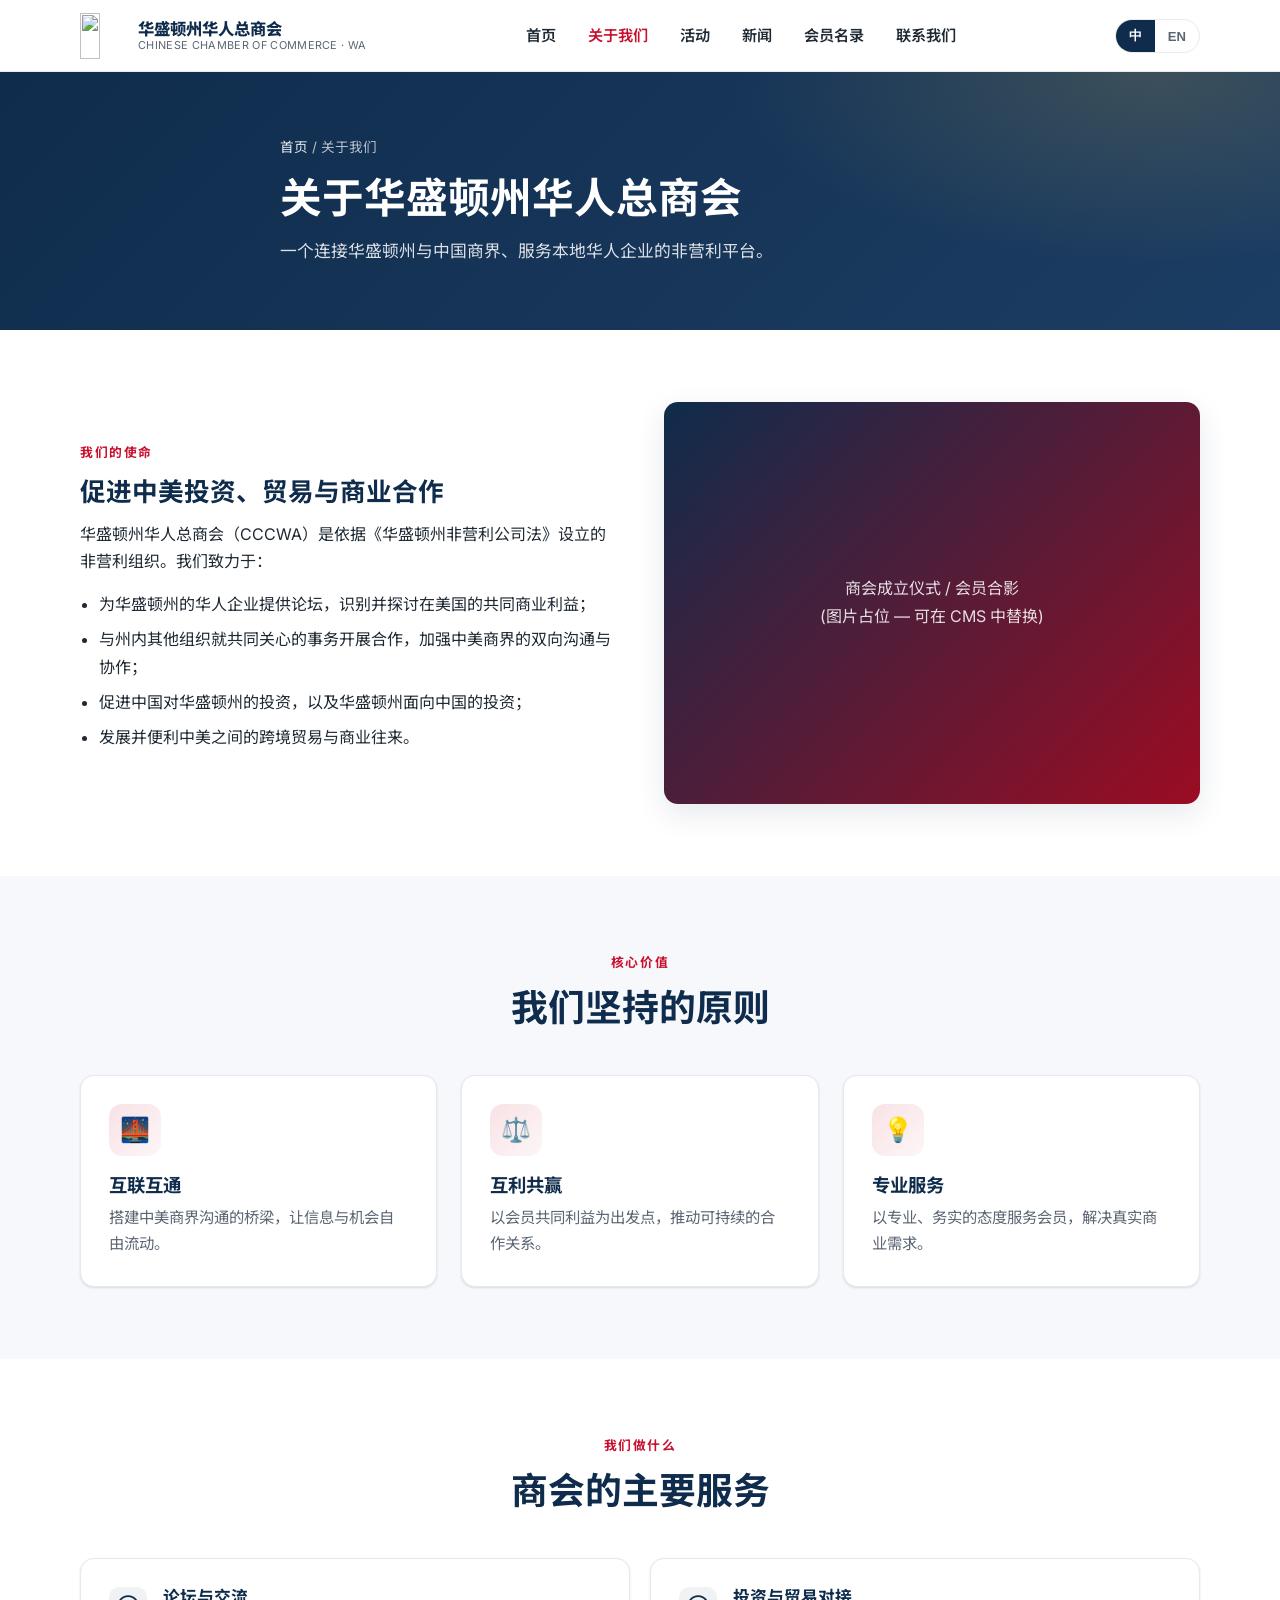
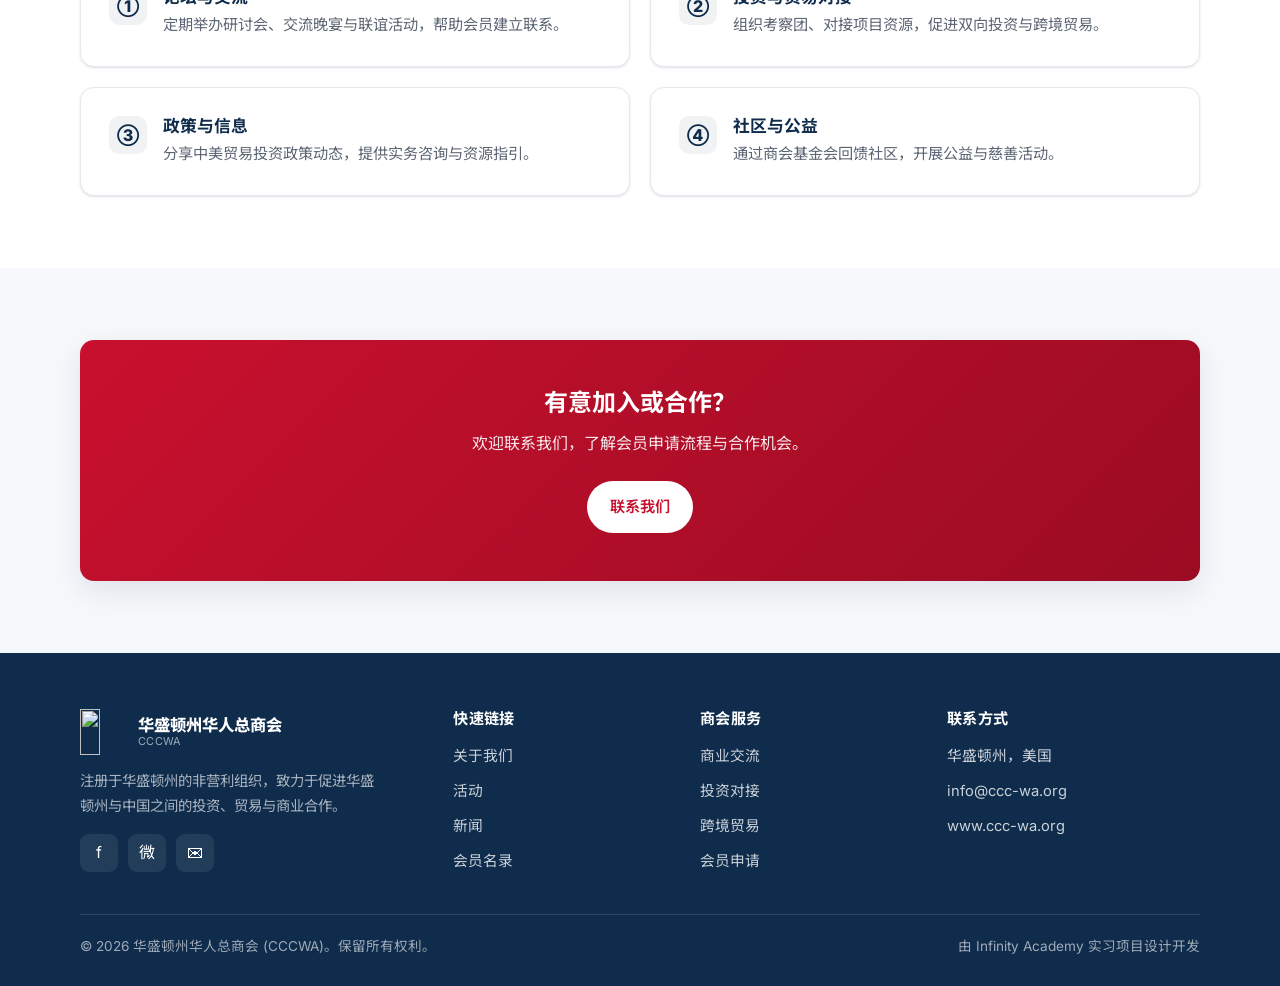
==== about.html @ ab0d9d6a "Initial commit: CCCWA bilingual website with Decap CMS Co-Authored-By: Claude Opus 4.8 <noreply@anth" ====
<!DOCTYPE html>
<html lang="zh-CN" data-lang="zh">
<head>
  <meta charset="UTF-8">
  <meta name="viewport" content="width=device-width, initial-scale=1">
  <title>关于我们 | 华盛顿州华人总商会 CCCWA</title>
  <meta name="description" content="了解华盛顿州华人总商会（CCCWA）的使命、宗旨与服务：促进华盛顿州与中国之间的投资、贸易与商业合作。">
  <link rel="icon" href="assets/favicon.svg" type="image/svg+xml">
  <link rel="preconnect" href="https://fonts.googleapis.com">
  <link rel="preconnect" href="https://fonts.gstatic.com" crossorigin>
  <link href="https://fonts.googleapis.com/css2?family=Inter:wght@400;600;700;800&family=Noto+Sans+SC:wght@400;500;700;800&display=swap" rel="stylesheet">
  <link rel="stylesheet" href="css/styles.css">
</head>
<body>
  <header class="site-header">
    <div class="container nav">
      <a class="brand" href="index.html" aria-label="CCCWA Home">
        <img src="https://www.ccc-wa.org/uploads/2/5/5/3/25533632/published/cccwalogo1.png?1501133003" alt="" width="42" height="42">
        <span class="brand__text"><span class="brand__zh">华盛顿州华人总商会</span><span class="brand__en">Chinese Chamber of Commerce · WA</span></span>
      </a>
      <nav aria-label="Primary">
        <ul class="nav__links" id="navLinks">
          <li><a href="index.html"><span data-zh>首页</span><span data-en>Home</span></a></li>
          <li><a href="about.html"><span data-zh>关于我们</span><span data-en>About</span></a></li>
          <li><a href="events.html"><span data-zh>活动</span><span data-en>Events</span></a></li>
          <li><a href="news.html"><span data-zh>新闻</span><span data-en>News</span></a></li>
          <li><a href="directory.html"><span data-zh>会员名录</span><span data-en>Members</span></a></li>
          <li><a href="contact.html"><span data-zh>联系我们</span><span data-en>Contact</span></a></li>
        </ul>
      </nav>
      <div class="nav__right">
        <div class="lang-toggle" role="group" aria-label="Language">
          <button data-lang-btn="zh" aria-pressed="true">中</button>
          <button data-lang-btn="en" aria-pressed="false">EN</button>
        </div>
        <button class="nav__toggle" aria-label="Menu" aria-controls="navLinks" aria-expanded="false"><span></span></button>
      </div>
    </div>
  </header>

  <main>
    <section class="page-hero">
      <div class="container page-hero__inner">
        <div class="breadcrumb"><a href="index.html"><span data-zh>首页</span><span data-en>Home</span></a> / <span data-zh>关于我们</span><span data-en>About</span></div>
        <h1><span data-zh>关于华盛顿州华人总商会</span><span data-en>About CCCWA</span></h1>
        <p><span data-zh>一个连接华盛顿州与中国商界、服务本地华人企业的非营利平台。</span><span data-en>A nonprofit platform connecting the Washington and China business communities and serving local Chinese enterprises.</span></p>
      </div>
    </section>

    <!-- Mission -->
    <section class="section">
      <div class="container split">
        <div class="reveal prose">
          <span class="section__eyebrow"><span data-zh>我们的使命</span><span data-en>Our Mission</span></span>
          <h2><span data-zh>促进中美投资、贸易与商业合作</span><span data-en>Advancing US-China Investment &amp; Trade</span></h2>
          <p><span data-zh>华盛顿州华人总商会（CCCWA）是依据《华盛顿州非营利公司法》设立的非营利组织。我们致力于：</span><span data-en>The Chinese Chamber of Commerce in Washington State (CCCWA) is a nonprofit corporation established under the Washington Nonprofit Corporation Act. We are committed to:</span></p>
          <ul>
            <li><span data-zh>为华盛顿州的华人企业提供论坛，识别并探讨在美国的共同商业利益；</span><span data-en>Providing forums for Chinese businesses in Washington to identify and discuss common commercial interests in the United States;</span></li>
            <li><span data-zh>与州内其他组织就共同关心的事务开展合作，加强中美商界的双向沟通与协作；</span><span data-en>Working with other Washington organizations on matters of mutual interest, enhancing bilateral communication and collaboration between Chinese and American business communities;</span></li>
            <li><span data-zh>促进中国对华盛顿州的投资，以及华盛顿州面向中国的投资；</span><span data-en>Promoting Chinese investment into, and China-bound investment from, the State of Washington;</span></li>
            <li><span data-zh>发展并便利中美之间的跨境贸易与商业往来。</span><span data-en>Developing and facilitating USA-China cross-border trade and commerce.</span></li>
          </ul>
        </div>
        <div class="split__media reveal">
          <div class="media-ph"><span data-zh>商会成立仪式 / 会员合影<br>(图片占位 — 可在 CMS 中替换)</span><span data-en>Chamber group photo<br>(placeholder — replace via CMS)</span></div>
        </div>
      </div>
    </section>

    <!-- Values -->
    <section class="section section--alt">
      <div class="container">
        <div class="section__head reveal">
          <span class="section__eyebrow"><span data-zh>核心价值</span><span data-en>Core Values</span></span>
          <h2 class="section__title"><span data-zh>我们坚持的原则</span><span data-en>The Principles We Stand For</span></h2>
        </div>
        <div class="grid grid--3">
          <article class="card reveal"><div class="card__icon">🌉</div><h3><span data-zh>互联互通</span><span data-en>Connection</span></h3><p><span data-zh>搭建中美商界沟通的桥梁，让信息与机会自由流动。</span><span data-en>Building bridges so information and opportunity flow freely between the two business communities.</span></p></article>
          <article class="card reveal"><div class="card__icon">⚖️</div><h3><span data-zh>互利共赢</span><span data-en>Mutual Benefit</span></h3><p><span data-zh>以会员共同利益为出发点，推动可持续的合作关系。</span><span data-en>Putting members' shared interests first to foster sustainable partnerships.</span></p></article>
          <article class="card reveal"><div class="card__icon">💡</div><h3><span data-zh>专业服务</span><span data-en>Professionalism</span></h3><p><span data-zh>以专业、务实的态度服务会员，解决真实商业需求。</span><span data-en>Serving members professionally and pragmatically to meet real business needs.</span></p></article>
        </div>
      </div>
    </section>

    <!-- What we do -->
    <section class="section">
      <div class="container">
        <div class="section__head reveal">
          <span class="section__eyebrow"><span data-zh>我们做什么</span><span data-en>What We Do</span></span>
          <h2 class="section__title"><span data-zh>商会的主要服务</span><span data-en>Our Key Services</span></h2>
        </div>
        <div class="grid grid--2" style="gap:20px">
          <div class="feature card reveal"><div class="feature__bullet">①</div><div><h3><span data-zh>论坛与交流</span><span data-en>Forums &amp; Networking</span></h3><p><span data-zh>定期举办研讨会、交流晚宴与联谊活动，帮助会员建立联系。</span><span data-en>Regular seminars, galas and networking events to help members connect.</span></p></div></div>
          <div class="feature card reveal"><div class="feature__bullet">②</div><div><h3><span data-zh>投资与贸易对接</span><span data-en>Investment &amp; Trade Matchmaking</span></h3><p><span data-zh>组织考察团、对接项目资源，促进双向投资与跨境贸易。</span><span data-en>Delegations and project matchmaking to promote two-way investment and trade.</span></p></div></div>
          <div class="feature card reveal"><div class="feature__bullet">③</div><div><h3><span data-zh>政策与信息</span><span data-en>Policy &amp; Information</span></h3><p><span data-zh>分享中美贸易投资政策动态，提供实务咨询与资源指引。</span><span data-en>Sharing US-China policy updates and offering practical guidance.</span></p></div></div>
          <div class="feature card reveal"><div class="feature__bullet">④</div><div><h3><span data-zh>社区与公益</span><span data-en>Community &amp; Charity</span></h3><p><span data-zh>通过商会基金会回馈社区，开展公益与慈善活动。</span><span data-en>Giving back through the chamber foundation's community and charity work.</span></p></div></div>
        </div>
      </div>
    </section>

    <section class="section section--alt">
      <div class="container">
        <div class="cta-band reveal">
          <h2><span data-zh>有意加入或合作？</span><span data-en>Interested in Joining or Partnering?</span></h2>
          <p><span data-zh>欢迎联系我们，了解会员申请流程与合作机会。</span><span data-en>Get in touch to learn about membership and partnership opportunities.</span></p>
          <a class="btn btn--light" href="contact.html"><span data-zh>联系我们</span><span data-en>Contact Us</span></a>
        </div>
      </div>
    </section>
  </main>

  <footer class="site-footer">
    <div class="container">
      <div class="footer-grid">
        <div class="footer-brand">
          <a class="brand" href="index.html"><img src="https://www.ccc-wa.org/uploads/2/5/5/3/25533632/published/cccwalogo1.png?1501133003" alt="" width="42" height="42"><span class="brand__text"><span class="brand__zh">华盛顿州华人总商会</span><span class="brand__en">CCCWA</span></span></a>
          <p><span data-zh>注册于华盛顿州的非营利组织，致力于促进华盛顿州与中国之间的投资、贸易与商业合作。</span><span data-en>A Washington State nonprofit dedicated to promoting investment, trade and business cooperation between Washington and China.</span></p>
          <div class="social"><a href="https://www.facebook.com/cccwa.org/" target="_blank" rel="noopener" aria-label="Facebook">f</a><a href="contact.html" aria-label="WeChat">微</a><a href="mailto:info@ccc-wa.org" aria-label="Email">✉</a></div>
        </div>
        <div><h4><span data-zh>快速链接</span><span data-en>Quick Links</span></h4><ul class="footer-links"><li><a href="about.html"><span data-zh>关于我们</span><span data-en>About</span></a></li><li><a href="events.html"><span data-zh>活动</span><span data-en>Events</span></a></li><li><a href="news.html"><span data-zh>新闻</span><span data-en>News</span></a></li><li><a href="directory.html"><span data-zh>会员名录</span><span data-en>Members</span></a></li></ul></div>
        <div><h4><span data-zh>商会服务</span><span data-en>Services</span></h4><ul class="footer-links"><li><a href="about.html"><span data-zh>商业交流</span><span data-en>Networking</span></a></li><li><a href="about.html"><span data-zh>投资对接</span><span data-en>Investment</span></a></li><li><a href="about.html"><span data-zh>跨境贸易</span><span data-en>Trade</span></a></li><li><a href="contact.html"><span data-zh>会员申请</span><span data-en>Membership</span></a></li></ul></div>
        <div><h4><span data-zh>联系方式</span><span data-en>Contact</span></h4><ul class="footer-links"><li><span data-zh>华盛顿州，美国</span><span data-en>Washington State, USA</span></li><li><a href="mailto:info@ccc-wa.org">info@ccc-wa.org</a></li><li><a href="https://www.ccc-wa.org" target="_blank" rel="noopener">www.ccc-wa.org</a></li></ul></div>
      </div>
      <div class="footer-bottom">
        <span>© <span data-year>2026</span> <span data-zh>华盛顿州华人总商会 (CCCWA)。保留所有权利。</span><span data-en>Chinese Chamber of Commerce in Washington State (CCCWA). All rights reserved.</span></span>
        <span><span data-zh>由 Infinity Academy 实习项目设计开发</span><span data-en>Designed &amp; built via the Infinity Academy internship project</span></span>
      </div>
    </div>
  </footer>

  <script src="js/main.js"></script>
</body>
</html>
---- css/styles.css ----
/* =========================================================
   CCCWA · 华盛顿州华人总商会 — Design System
   Plain CSS, no build step. Mobile-first, responsive.
   ========================================================= */

:root {
  /* Brand palette */
  --red: #c8102e;
  --red-dark: #9b0c23;
  --navy: #0f2c4c;
  --navy-soft: #1c3d63;
  --gold: #c8a24b;
  --gold-soft: #f4c84a;

  /* Neutrals */
  --ink: #1f2933;
  --muted: #5b6573;
  --line: #e6e9ee;
  --bg: #ffffff;
  --bg-alt: #f6f8fb;
  --bg-dark: #0f2c4c;

  /* System */
  --radius: 14px;
  --radius-sm: 10px;
  --shadow-sm: 0 1px 3px rgba(15, 44, 76, .08), 0 1px 2px rgba(15, 44, 76, .06);
  --shadow-md: 0 10px 30px rgba(15, 44, 76, .10);
  --shadow-lg: 0 24px 60px rgba(15, 44, 76, .16);
  --maxw: 1160px;
  --header-h: 72px;
  --ease: cubic-bezier(.22, .61, .36, 1);
  --font: "Inter", "Noto Sans SC", -apple-system, BlinkMacSystemFont, "Segoe UI",
    "PingFang SC", "Microsoft YaHei", Roboto, Helvetica, Arial, sans-serif;
}

/* ---------- Reset ---------- */
*, *::before, *::after { box-sizing: border-box; }
html { scroll-behavior: smooth; -webkit-text-size-adjust: 100%; }
body {
  margin: 0;
  font-family: var(--font);
  color: var(--ink);
  background: var(--bg);
  line-height: 1.7;
  font-size: 16px;
  -webkit-font-smoothing: antialiased;
  text-rendering: optimizeLegibility;
}
img { max-width: 100%; display: block; }
a { color: var(--red); text-decoration: none; transition: color .2s var(--ease); }
a:hover { color: var(--red-dark); }
h1, h2, h3, h4 { line-height: 1.25; color: var(--navy); font-weight: 700; margin: 0 0 .5em; }
p { margin: 0 0 1rem; }
ul { margin: 0; padding: 0; }
:focus-visible { outline: 3px solid var(--gold); outline-offset: 2px; border-radius: 4px; }

/* ---------- Layout helpers ---------- */
.container { width: 100%; max-width: var(--maxw); margin: 0 auto; padding: 0 20px; }
.section { padding: 72px 0; }
.section--alt { background: var(--bg-alt); }
.section__head { max-width: 720px; margin: 0 auto 44px; text-align: center; }
.section__eyebrow {
  display: inline-block; font-size: .8rem; font-weight: 700; letter-spacing: .12em;
  text-transform: uppercase; color: var(--red); margin-bottom: 12px;
}
.section__title { font-size: clamp(1.6rem, 3.2vw, 2.3rem); }
.section__lead { color: var(--muted); font-size: 1.05rem; margin: 0; }
.text-center { text-align: center; }

/* ---------- Buttons ---------- */
.btn {
  display: inline-flex; align-items: center; gap: 8px;
  padding: 12px 22px; border-radius: 999px; font-weight: 600; font-size: .95rem;
  border: 1.5px solid transparent; cursor: pointer; transition: all .2s var(--ease);
  white-space: nowrap;
}
.btn--primary { background: var(--red); color: #fff; }
.btn--primary:hover { background: var(--red-dark); color: #fff; transform: translateY(-2px); box-shadow: var(--shadow-md); }
.btn--ghost { background: transparent; color: var(--navy); border-color: var(--line); }
.btn--ghost:hover { border-color: var(--navy); color: var(--navy); }
.btn--light { background: #fff; color: var(--red); }
.btn--light:hover { color: var(--red-dark); transform: translateY(-2px); box-shadow: var(--shadow-md); }
.btn--outline-light { background: transparent; color: #fff; border-color: rgba(255,255,255,.6); }
.btn--outline-light:hover { background: rgba(255,255,255,.12); color: #fff; }

/* ---------- Header / Nav ---------- */
.site-header {
  position: sticky; top: 0; z-index: 100; background: rgba(255,255,255,.92);
  backdrop-filter: saturate(160%) blur(10px);
  border-bottom: 1px solid var(--line); height: var(--header-h);
}
.nav { display: flex; align-items: center; justify-content: space-between; height: var(--header-h); }
.brand { display: flex; align-items: center; gap: 12px; color: var(--navy); }
.brand img { height: 46px; width: auto; max-width: 220px; object-fit: contain; }
.brand__text { display: flex; flex-direction: column; line-height: 1.15; }
.brand__zh { font-weight: 800; font-size: 1.02rem; color: var(--navy); }
.brand__en { font-size: .68rem; color: var(--muted); letter-spacing: .03em; text-transform: uppercase; }

.nav__links { display: flex; align-items: center; gap: 4px; list-style: none; }
.nav__links a {
  display: block; padding: 10px 14px; color: var(--ink); font-weight: 600; font-size: .95rem;
  border-radius: 8px;
}
.nav__links a:hover { color: var(--red); background: var(--bg-alt); }
.nav__links a.is-active { color: var(--red); }

.nav__right { display: flex; align-items: center; gap: 12px; }
.lang-toggle {
  display: inline-flex; border: 1.5px solid var(--line); border-radius: 999px; overflow: hidden;
  background: #fff;
}
.lang-toggle button {
  border: 0; background: transparent; padding: 7px 13px; font-weight: 700; font-size: .82rem;
  color: var(--muted); cursor: pointer; transition: all .2s var(--ease);
}
.lang-toggle button.is-active { background: var(--navy); color: #fff; }

.nav__toggle {
  display: none; width: 44px; height: 44px; border: 0; background: transparent; cursor: pointer;
  align-items: center; justify-content: center; border-radius: 8px;
}
.nav__toggle span, .nav__toggle span::before, .nav__toggle span::after {
  content: ""; display: block; width: 22px; height: 2px; background: var(--navy); border-radius: 2px;
  transition: transform .25s var(--ease), opacity .2s var(--ease); position: relative;
}
.nav__toggle span::before { position: absolute; top: -7px; }
.nav__toggle span::after { position: absolute; top: 7px; }
.nav__toggle[aria-expanded="true"] span { background: transparent; }
.nav__toggle[aria-expanded="true"] span::before { transform: translateY(7px) rotate(45deg); }
.nav__toggle[aria-expanded="true"] span::after { transform: translateY(-7px) rotate(-45deg); }

/* ---------- Hero ---------- */
.hero {
  position: relative; color: #fff; overflow: hidden;
  background: linear-gradient(135deg, var(--navy) 0%, var(--navy-soft) 55%, var(--red-dark) 140%);
}
/* Hero with the chamber's original background photo + dark overlay for legibility */
.hero--photo {
  background-image:
    linear-gradient(135deg, rgba(15,44,76,.90) 0%, rgba(28,61,99,.74) 55%, rgba(155,12,35,.80) 140%),
    url("https://www.ccc-wa.org/uploads/2/5/5/3/25533632/background-images/897161246.jpg");
  background-size: cover;
  background-position: center;
}
.hero::after {
  content: ""; position: absolute; inset: 0; pointer-events: none;
  background:
    radial-gradient(800px 400px at 85% -10%, rgba(244,200,74,.18), transparent 60%),
    radial-gradient(600px 300px at 0% 110%, rgba(200,16,46,.30), transparent 60%);
}
.hero__inner { position: relative; z-index: 1; padding: 96px 0 104px; max-width: 760px; }
.hero__badge {
  display: inline-flex; align-items: center; gap: 8px; padding: 6px 14px; border-radius: 999px;
  background: rgba(255,255,255,.12); border: 1px solid rgba(255,255,255,.22);
  font-size: .82rem; font-weight: 600; margin-bottom: 22px;
}
.hero h1 { color: #fff; font-size: clamp(2rem, 5vw, 3.3rem); margin-bottom: 18px; letter-spacing: -.01em; }
.hero__lead { font-size: clamp(1.05rem, 2vw, 1.25rem); color: rgba(255,255,255,.88); margin-bottom: 32px; max-width: 620px; }
.hero__actions { display: flex; flex-wrap: wrap; gap: 14px; }
.hero__stats {
  position: relative; z-index: 1; display: grid; grid-template-columns: repeat(4, 1fr);
  gap: 16px; padding: 0 0 8px; margin-top: 8px;
  border-top: 1px solid rgba(255,255,255,.16);
}
.hero__stats .stat { padding-top: 26px; }
.stat__num { font-size: clamp(1.6rem, 3vw, 2.2rem); font-weight: 800; color: var(--gold-soft); }
.stat__label { font-size: .9rem; color: rgba(255,255,255,.82); }

/* ---------- Page header (interior) ---------- */
.page-hero {
  background: linear-gradient(135deg, var(--navy), var(--navy-soft));
  color: #fff; padding: 64px 0; position: relative; overflow: hidden;
}
.page-hero::after {
  content: ""; position: absolute; inset: 0;
  background: radial-gradient(700px 320px at 90% 0%, rgba(244,200,74,.16), transparent 60%);
}
.page-hero__inner { position: relative; z-index: 1; max-width: 760px; }
.page-hero h1 { color: #fff; font-size: clamp(1.8rem, 4vw, 2.6rem); margin-bottom: 12px; }
.page-hero p { color: rgba(255,255,255,.85); font-size: 1.05rem; margin: 0; }
.breadcrumb { font-size: .85rem; color: rgba(255,255,255,.7); margin-bottom: 14px; }
.breadcrumb a { color: rgba(255,255,255,.9); }

/* ---------- Cards / grids ---------- */
.grid { display: grid; gap: 24px; }
.grid--3 { grid-template-columns: repeat(3, 1fr); }
.grid--2 { grid-template-columns: repeat(2, 1fr); }
.grid--4 { grid-template-columns: repeat(4, 1fr); }

.card {
  background: #fff; border: 1px solid var(--line); border-radius: var(--radius);
  padding: 28px; box-shadow: var(--shadow-sm); transition: transform .25s var(--ease), box-shadow .25s var(--ease);
  height: 100%;
}
.card:hover { transform: translateY(-4px); box-shadow: var(--shadow-md); }
.card__icon {
  width: 52px; height: 52px; border-radius: 13px; display: grid; place-items: center;
  background: linear-gradient(135deg, rgba(200,16,46,.12), rgba(200,16,46,.04));
  color: var(--red); margin-bottom: 18px; font-size: 1.5rem;
}
.card h3 { font-size: 1.15rem; margin-bottom: 8px; }
.card p { color: var(--muted); margin: 0; font-size: .96rem; }

/* Value / mission list */
.feature { display: flex; gap: 16px; align-items: flex-start; }
.feature__bullet {
  flex: 0 0 auto; width: 38px; height: 38px; border-radius: 10px; display: grid; place-items: center;
  background: rgba(15,44,76,.06); color: var(--navy); font-weight: 800;
}
.feature h3 { font-size: 1.05rem; margin-bottom: 4px; }
.feature p { color: var(--muted); margin: 0; font-size: .95rem; }

/* ---------- News & Events cards ---------- */
.post-card {
  display: flex; flex-direction: column; background: #fff; border: 1px solid var(--line);
  border-radius: var(--radius); overflow: hidden; box-shadow: var(--shadow-sm);
  transition: transform .25s var(--ease), box-shadow .25s var(--ease); height: 100%;
}
.post-card:hover { transform: translateY(-4px); box-shadow: var(--shadow-md); }
.post-card__media { aspect-ratio: 16/9; background: var(--bg-alt); position: relative; overflow: hidden; }
.post-card__media img { width: 100%; height: 100%; object-fit: cover; }
.post-card__media--ph {
  display: grid; place-items: center;
  background: linear-gradient(135deg, var(--navy), var(--navy-soft)); color: var(--gold-soft); font-size: 2rem;
}
.post-card__body { padding: 22px; display: flex; flex-direction: column; flex: 1; }
.post-card__meta { display: flex; align-items: center; gap: 10px; font-size: .82rem; color: var(--muted); margin-bottom: 10px; }
.tag {
  display: inline-block; padding: 3px 10px; border-radius: 999px; font-size: .74rem; font-weight: 700;
  background: rgba(200,16,46,.10); color: var(--red);
}
.tag--gold { background: rgba(200,162,75,.16); color: #8a6d1f; }
.post-card h3 { font-size: 1.12rem; margin-bottom: 8px; }
.post-card__excerpt { color: var(--muted); font-size: .94rem; margin: 0 0 16px; flex: 1; }
.post-card__more { font-weight: 700; font-size: .9rem; }

.event-row {
  display: grid; grid-template-columns: 92px 1fr; gap: 20px; align-items: center;
  padding: 20px; border: 1px solid var(--line); border-radius: var(--radius); background: #fff;
  box-shadow: var(--shadow-sm); transition: box-shadow .2s var(--ease);
}
.event-row:hover { box-shadow: var(--shadow-md); }
.event-date {
  text-align: center; border-radius: var(--radius-sm); padding: 12px 6px; color: #fff;
  background: linear-gradient(135deg, var(--red), var(--red-dark)); line-height: 1.1;
}
.event-date .d { font-size: 1.6rem; font-weight: 800; }
.event-date .m { font-size: .78rem; text-transform: uppercase; letter-spacing: .05em; }
.event-info h3 { font-size: 1.1rem; margin-bottom: 6px; }
.event-info p { color: var(--muted); margin: 0; font-size: .92rem; }
.event-info .where { font-size: .85rem; color: var(--navy); font-weight: 600; margin-top: 6px; }

.empty-state { text-align: center; color: var(--muted); padding: 40px 0; }

/* ---------- Directory ---------- */
.member-grid { display: grid; grid-template-columns: repeat(auto-fill, minmax(220px, 1fr)); gap: 18px; }
.member {
  display: flex; align-items: center; gap: 14px; padding: 18px; border: 1px solid var(--line);
  border-radius: var(--radius-sm); background: #fff; box-shadow: var(--shadow-sm);
}
.member__logo {
  flex: 0 0 auto; width: 52px; height: 52px; border-radius: 10px; display: grid; place-items: center;
  font-weight: 800; color: #fff; font-size: 1.1rem;
  background: linear-gradient(135deg, var(--navy), var(--navy-soft));
}
.member__name { font-weight: 700; color: var(--navy); font-size: .98rem; }
.member__cat { font-size: .82rem; color: var(--muted); }

/* ---------- Split / about ---------- */
.split { display: grid; grid-template-columns: 1fr 1fr; gap: 48px; align-items: center; }
.split__media img { border-radius: var(--radius); box-shadow: var(--shadow-md); width: 100%; }
.media-ph {
  border-radius: var(--radius); aspect-ratio: 4/3; box-shadow: var(--shadow-md);
  background: linear-gradient(135deg, var(--navy), var(--red-dark)); display: grid; place-items: center;
  color: rgba(255,255,255,.85); font-size: 1rem; text-align: center; padding: 20px;
}
.prose h2 { font-size: 1.6rem; }
.prose h3 { font-size: 1.2rem; margin-top: 1.6em; }
.prose ul { padding-left: 1.2em; list-style: disc; margin: 0 0 1rem; }
.prose li { margin-bottom: .5em; color: var(--ink); }

/* ---------- CTA band ---------- */
.cta-band {
  background: linear-gradient(135deg, var(--red), var(--red-dark)); color: #fff; border-radius: var(--radius);
  padding: 48px; text-align: center; box-shadow: var(--shadow-md);
}
.cta-band h2 { color: #fff; }
.cta-band p { color: rgba(255,255,255,.9); max-width: 560px; margin: 0 auto 24px; }

/* ---------- Contact ---------- */
.contact-grid { display: grid; grid-template-columns: 1fr 1fr; gap: 40px; align-items: start; }
.info-list { list-style: none; display: grid; gap: 18px; }
.info-list li { display: flex; gap: 14px; align-items: flex-start; }
.info-list .ico {
  flex: 0 0 auto; width: 40px; height: 40px; border-radius: 10px; display: grid; place-items: center;
  background: rgba(15,44,76,.06); color: var(--navy); font-size: 1.1rem;
}
.info-list .label { font-size: .8rem; color: var(--muted); }
.info-list .value { font-weight: 600; color: var(--navy); }

.form { display: grid; gap: 16px; }
.field { display: grid; gap: 6px; }
.field label { font-size: .88rem; font-weight: 600; color: var(--navy); }
.field input, .field textarea, .field select {
  width: 100%; padding: 12px 14px; border: 1.5px solid var(--line); border-radius: 10px;
  font: inherit; color: var(--ink); background: #fff; transition: border-color .2s var(--ease);
}
.field input:focus, .field textarea:focus, .field select:focus { border-color: var(--navy); outline: none; }
.field textarea { resize: vertical; min-height: 120px; }
.form__note { font-size: .82rem; color: var(--muted); }

/* QR / wechat */
.qr-box { display: flex; gap: 16px; align-items: center; padding: 18px; border: 1px dashed var(--line); border-radius: var(--radius); background: var(--bg-alt); }
.qr-ph { width: 86px; height: 86px; border-radius: 10px; background: repeating-conic-gradient(#0f2c4c 0 25%, #fff 0 50%) 50%/16px 16px; flex: 0 0 auto; }

/* ---------- Footer ---------- */
.site-footer { background: var(--bg-dark); color: rgba(255,255,255,.8); padding: 56px 0 28px; }
.footer-grid { display: grid; grid-template-columns: 1.6fr 1fr 1fr 1.2fr; gap: 36px; }
.site-footer h4 { color: #fff; font-size: .95rem; margin-bottom: 16px; letter-spacing: .02em; }
.site-footer a { color: rgba(255,255,255,.78); }
.site-footer a:hover { color: var(--gold-soft); }
.footer-links { list-style: none; display: grid; gap: 10px; font-size: .92rem; }
.footer-brand .brand__zh { color: #fff; }
.footer-brand .brand__en { color: rgba(255,255,255,.6); }
.footer-brand p { font-size: .9rem; color: rgba(255,255,255,.65); margin-top: 14px; max-width: 300px; }
.social { display: flex; gap: 10px; margin-top: 16px; }
.social a {
  width: 38px; height: 38px; border-radius: 9px; display: grid; place-items: center;
  background: rgba(255,255,255,.08); color: #fff; font-size: 1rem;
}
.social a:hover { background: var(--red); }
.footer-bottom {
  margin-top: 40px; padding-top: 20px; border-top: 1px solid rgba(255,255,255,.12);
  display: flex; justify-content: space-between; flex-wrap: wrap; gap: 10px;
  font-size: .85rem; color: rgba(255,255,255,.6);
}

/* ---------- Language visibility ---------- */
[data-lang] [data-en] { display: none; }
html[data-lang="en"] [data-zh] { display: none; }
html[data-lang="en"] [data-en] { display: revert; }
/* inline spans keep inline */
[data-zh], [data-en] { }

/* ---------- Reveal on scroll ---------- */
.reveal { opacity: 0; transform: translateY(18px); transition: opacity .6s var(--ease), transform .6s var(--ease); }
.reveal.is-visible { opacity: 1; transform: none; }

/* ---------- Responsive ---------- */
@media (max-width: 960px) {
  .grid--3, .grid--4 { grid-template-columns: repeat(2, 1fr); }
  .split, .contact-grid { grid-template-columns: 1fr; gap: 32px; }
  .footer-grid { grid-template-columns: 1fr 1fr; gap: 28px; }
}
@media (max-width: 760px) {
  .section { padding: 56px 0; }
  .nav__toggle { display: inline-flex; }
  .nav__links {
    position: fixed; inset: var(--header-h) 0 auto 0; flex-direction: column; align-items: stretch;
    background: #fff; border-bottom: 1px solid var(--line); padding: 12px 16px 20px;
    gap: 2px; box-shadow: var(--shadow-lg); transform: translateY(-130%); transition: transform .3s var(--ease);
    max-height: calc(100vh - var(--header-h)); overflow-y: auto;
  }
  .nav__links.is-open { transform: translateY(0); }
  .nav__links a { padding: 14px 12px; border-radius: 8px; }
  .hero__stats { grid-template-columns: repeat(2, 1fr); }
  .brand__en { display: none; }
}
@media (max-width: 520px) {
  .grid--3, .grid--4, .grid--2 { grid-template-columns: 1fr; }
  .member-grid { grid-template-columns: 1fr; }
  .cta-band, .card { padding: 26px; }
  .hero__actions .btn { flex: 1; justify-content: center; }
}

@media (prefers-reduced-motion: reduce) {
  * { scroll-behavior: auto !important; }
  .reveal { transition: none; opacity: 1; transform: none; }
}
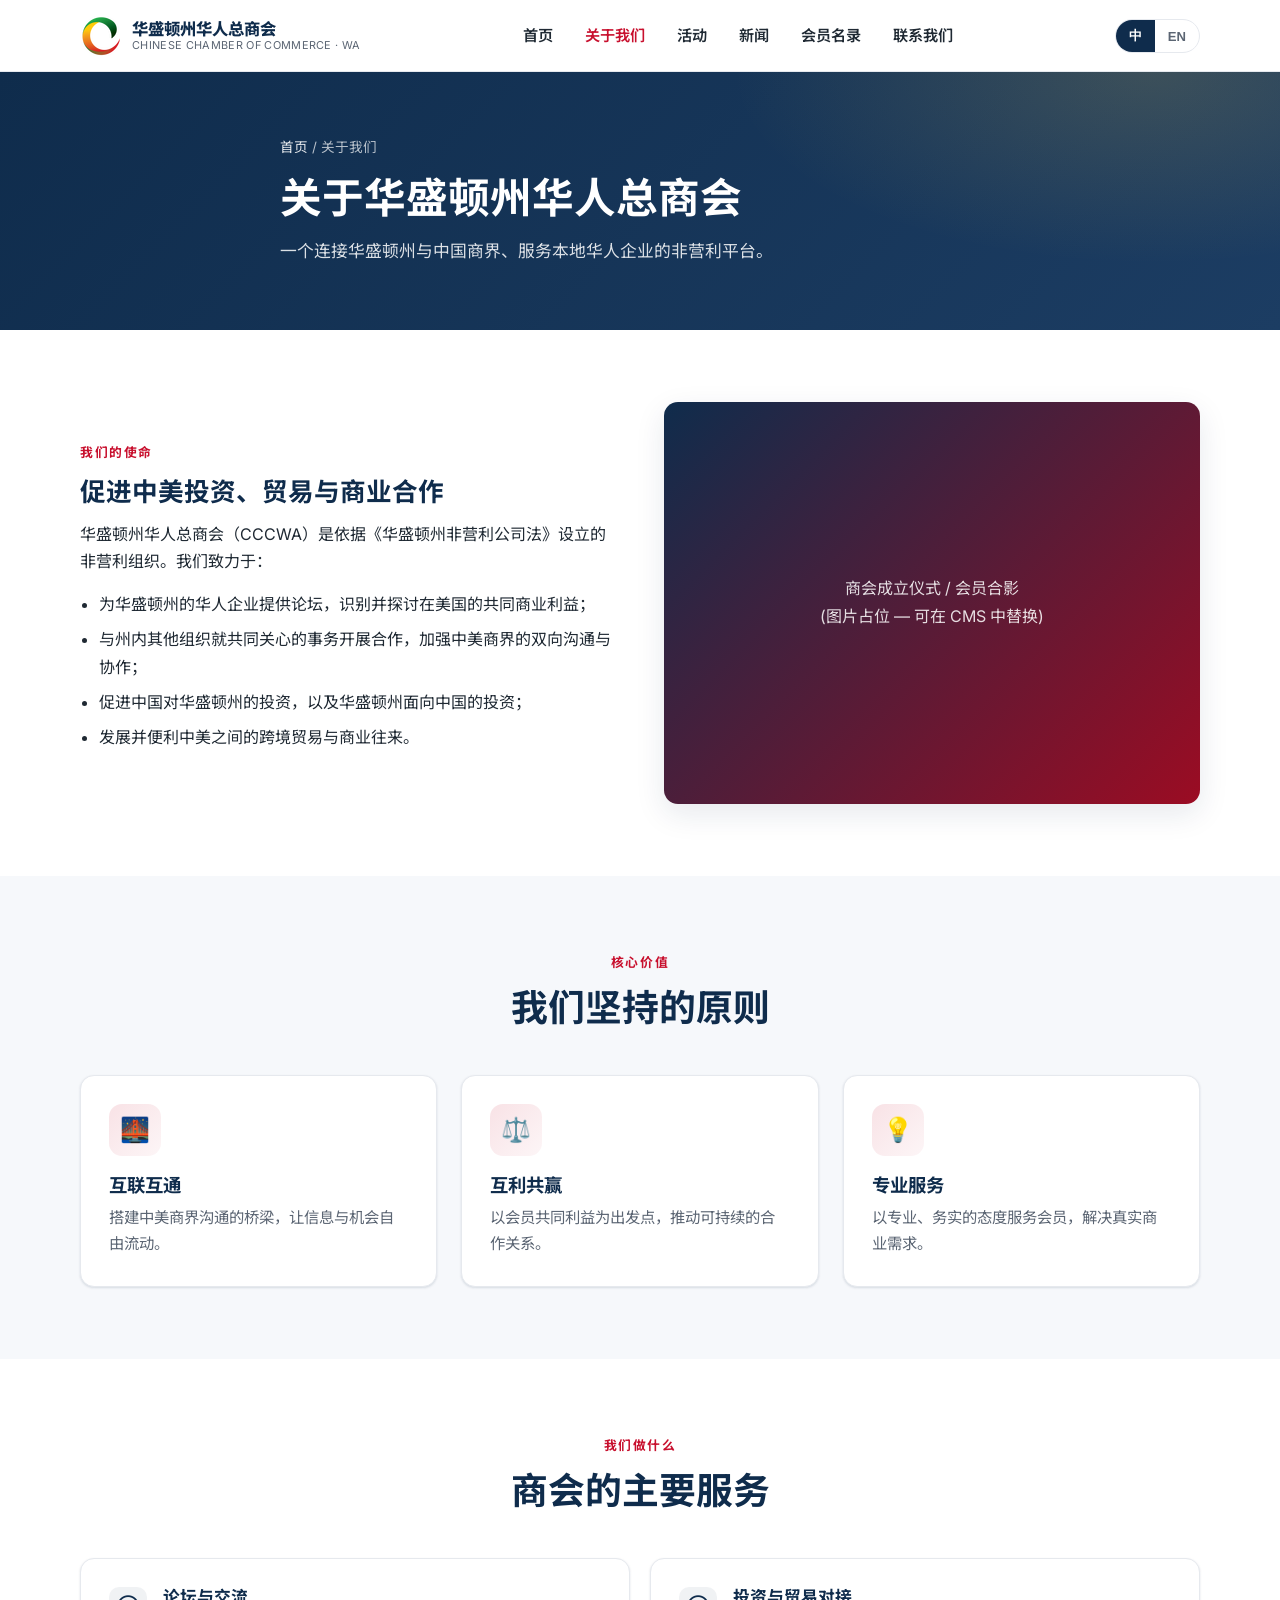
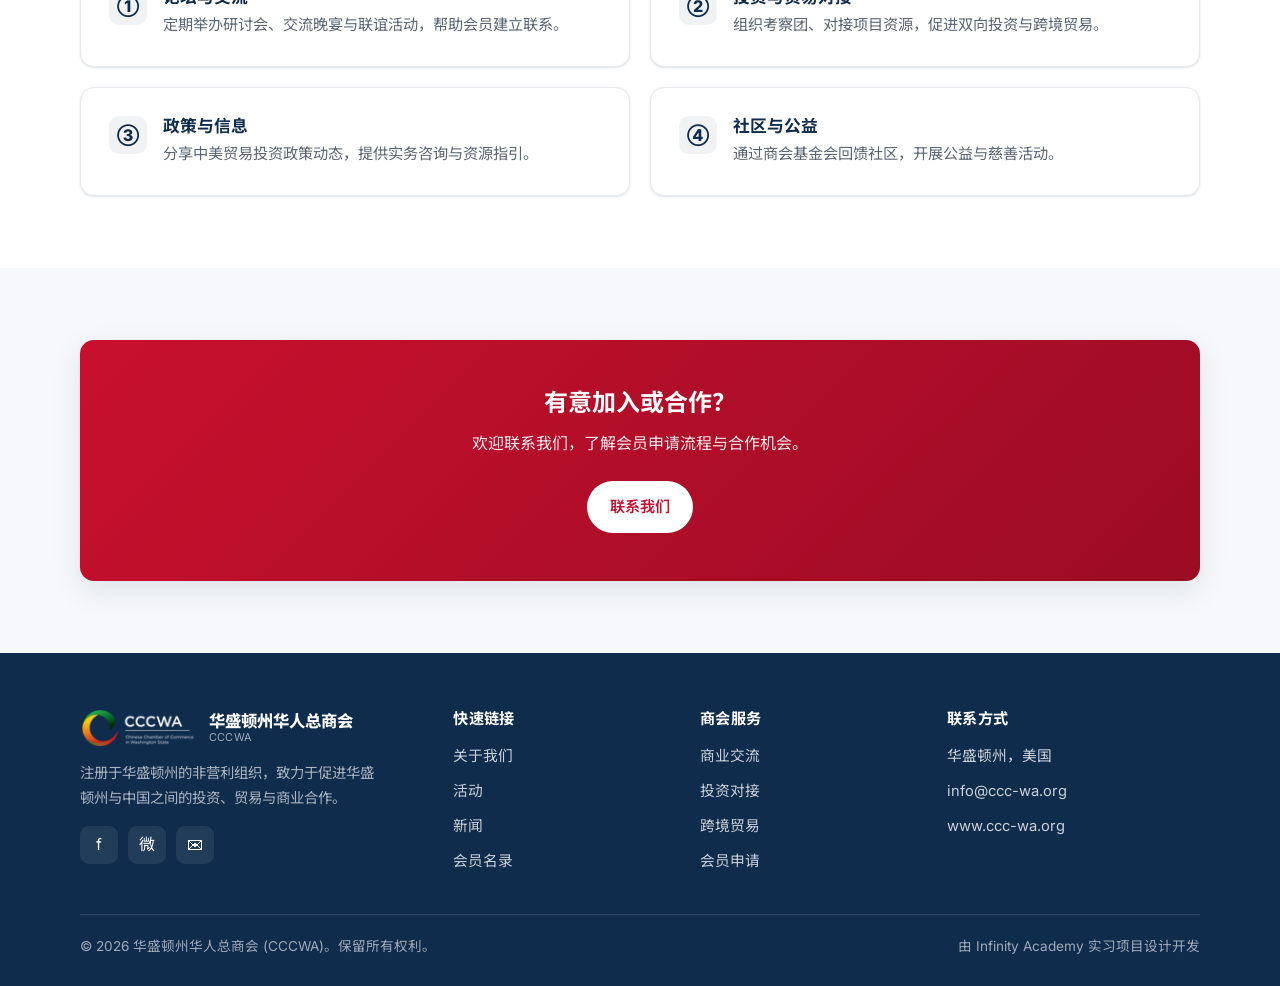
==== commit b27c15c6: "change backend to github" ====
--- a/about.html
+++ b/about.html
@@ -15,7 +15,7 @@
   <header class="site-header">
     <div class="container nav">
       <a class="brand" href="index.html" aria-label="CCCWA Home">
-        <img src="https://www.ccc-wa.org/uploads/2/5/5/3/25533632/published/cccwalogo1.png?1501133003" alt="" width="42" height="42">
+        <img src="assets/cccwalogo1.png" alt="" width="42" height="42">
         <span class="brand__text"><span class="brand__zh">华盛顿州华人总商会</span><span class="brand__en">Chinese Chamber of Commerce · WA</span></span>
       </a>
       <nav aria-label="Primary">
@@ -62,7 +62,7 @@
           </ul>
         </div>
         <div class="split__media reveal">
-          <div class="media-ph"><span data-zh>商会成立仪式 / 会员合影<br>(图片占位 — 可在 CMS 中替换)</span><span data-en>Chamber group photo<br>(placeholder — replace via CMS)</span></div>
+          <div class="media-ph" data-site-img="about_photo"><span data-zh>商会成立仪式 / 会员合影<br>(图片占位 — 可在 CMS 中替换)</span><span data-en>Chamber group photo<br>(placeholder — replace via CMS)</span></div>
         </div>
       </div>
     </section>
@@ -113,7 +113,7 @@
     <div class="container">
       <div class="footer-grid">
         <div class="footer-brand">
-          <a class="brand" href="index.html"><img src="https://www.ccc-wa.org/uploads/2/5/5/3/25533632/published/cccwalogo1.png?1501133003" alt="" width="42" height="42"><span class="brand__text"><span class="brand__zh">华盛顿州华人总商会</span><span class="brand__en">CCCWA</span></span></a>
+          <a class="brand" href="index.html"><img src="assets/cccwalogo1.png" alt="" width="42" height="42"><span class="brand__text"><span class="brand__zh">华盛顿州华人总商会</span><span class="brand__en">CCCWA</span></span></a>
           <p><span data-zh>注册于华盛顿州的非营利组织，致力于促进华盛顿州与中国之间的投资、贸易与商业合作。</span><span data-en>A Washington State nonprofit dedicated to promoting investment, trade and business cooperation between Washington and China.</span></p>
           <div class="social"><a href="https://www.facebook.com/cccwa.org/" target="_blank" rel="noopener" aria-label="Facebook">f</a><a href="contact.html" aria-label="WeChat">微</a><a href="mailto:info@ccc-wa.org" aria-label="Email">✉</a></div>
         </div>
@@ -129,5 +129,6 @@
   </footer>
 
   <script src="js/main.js"></script>
+  <script src="js/content.js"></script>
 </body>
 </html>
--- a/css/styles.css
+++ b/css/styles.css
@@ -91,7 +91,12 @@
 }
 .nav { display: flex; align-items: center; justify-content: space-between; height: var(--header-h); }
 .brand { display: flex; align-items: center; gap: 12px; color: var(--navy); }
-.brand img { height: 46px; width: auto; max-width: 220px; object-fit: contain; }
+.brand img { height: 40px; width: auto; object-fit: contain; }
+/* Light header: the official logo's text is white (made for dark bg),
+   so crop to show only the colourful emblem; the brand text shows the name. */
+.site-header .brand img { width: 40px; height: 40px; object-fit: cover; object-position: left center; }
+/* Dark footer: show the full logo — white text reads well on navy. */
+.footer-brand .brand img { width: auto; height: 38px; object-fit: contain; }
 .brand__text { display: flex; flex-direction: column; line-height: 1.15; }
 .brand__zh { font-weight: 800; font-size: 1.02rem; color: var(--navy); }
 .brand__en { font-size: .68rem; color: var(--muted); letter-spacing: .03em; text-transform: uppercase; }
@@ -138,7 +143,7 @@
 .hero--photo {
   background-image:
     linear-gradient(135deg, rgba(15,44,76,.90) 0%, rgba(28,61,99,.74) 55%, rgba(155,12,35,.80) 140%),
-    url("https://www.ccc-wa.org/uploads/2/5/5/3/25533632/background-images/897161246.jpg");
+    url("../assets/897161246.jpg");
   background-size: cover;
   background-position: center;
 }
